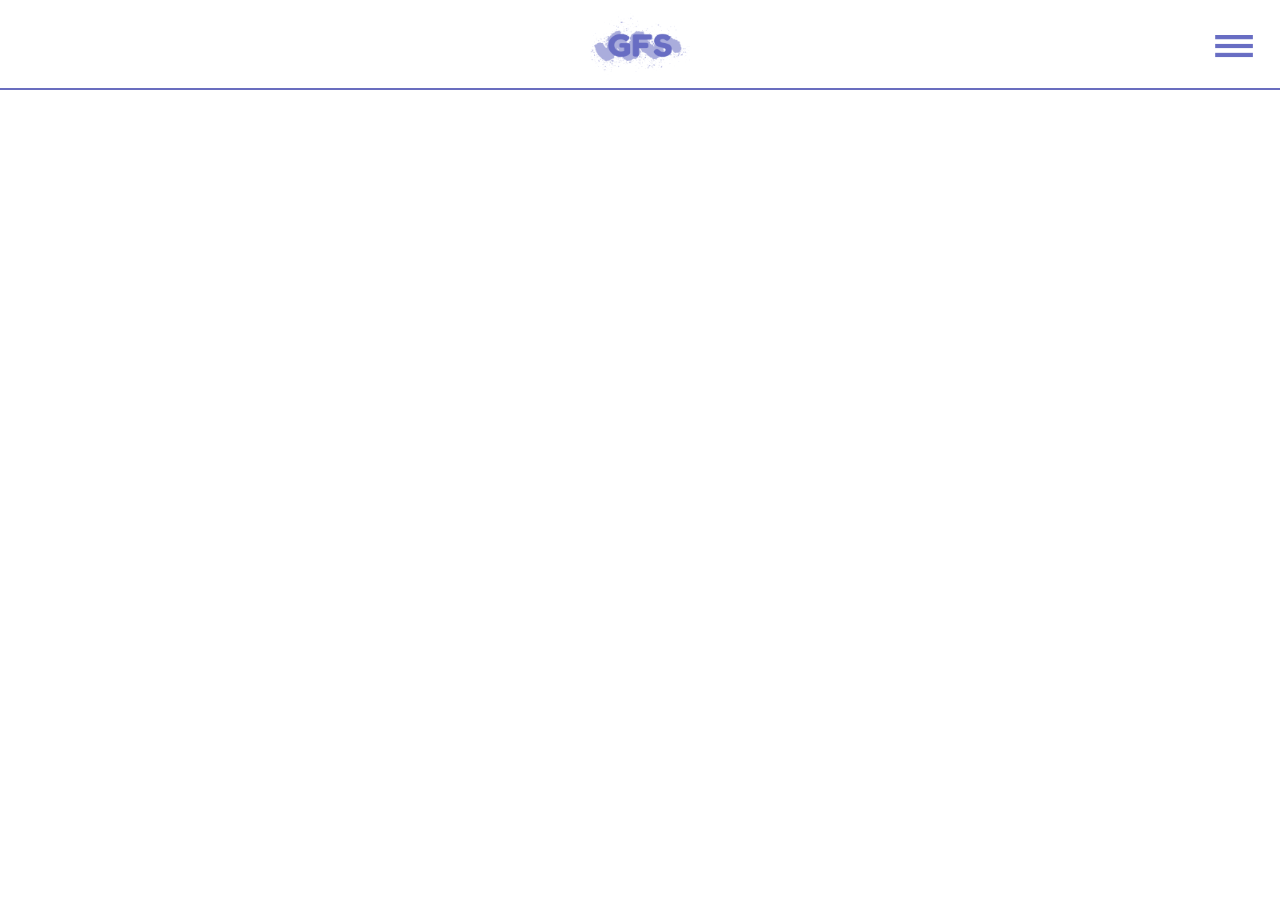
==== index.html @ 3236eb2e "Menu" ====
<!DOCTYPE html>
<html lang="en">
<head>
    <meta charset="UTF-8">
    <meta name="viewport" content="width=device-width, initial-scale=1.0">
    <title>portfolio</title>
    <link rel="stylesheet" href="style/normalize.css">
    <link rel="stylesheet" href="style/style.css">
</head>
<body>

      <!-- Header og menu -->

      <header>
        <a class="gfs" href="index.html">
            <img src="img/logo.png" alt="GFS Logo">
        </a> 
            

        <div id="mySidenav" class="sidenav">
            <a href="javascript:void(0)" class="closebtn" onclick="closeNav()"><img src="img/menu.png" alt="MENU"></a>
            <div class="menu">
                <a class="item" href="index.html">
                    Forside
                </a>
                <a class="item" href="portfolio.html">
                    Portefølje
                </a>
                <a class="item" href="aboutme.html">
                    Om mig
                </a>
                <a class="item" href="contact.html">
                    Kontakt
                </a>
            </div>
            
        </div>
          
          <span class="span" style="cursor:pointer" onclick="openNav()"><img src="img/menu.png" alt="MENU"></span>
          
          <script>
          function openNav() {
            document.getElementById("mySidenav").style.width = "100%";
          }
          
          function closeNav() {
            document.getElementById("mySidenav").style.width = "0";
          }
          </script>


        <!-- Desktop -->

        <div class="topnav">
            <nav>
                <ul>
                    <li>
                        <a class="item" href="index.html">
                            Forside
                        </a>
                    </li>
                    <li>
                        <a class="item" href="portfolio.html">
                            Portefølje
                        </a>
                    </li>
                    <li>
                        <a class="item" href="aboutme.html">
                            Om mig
                        </a>
                    </li>
                    <li>
                        <a class="item" href="contact.html">
                            Kontakt
                        </a>
                    </li>
                </ul>
            </nav>
        </div>
    </header>

   


</body>
</html>
---- style/style.css ----
/*font*/

@import url('https://fonts.googleapis.com/css2?family=Nunito:ital,wght@0,200;0,300;0,400;0,600;0,700;0,800;0,900;1,200;1,300;1,400;1,600;1,700;1,800;1,900&display=swap');

/*header*/

header {
    display: flex;
    justify-content: space-between;
    flex-direction: column;
    position: fixed;
    top: 0;
    height: 88px;
    width: 100%;
    border-bottom: 2px solid #696DBF;
}

.gfs{
    align-self: center;
}

.gfs img{
    height: 90px;
    width: 100px;
    margin: 2px;
}

/*menu*/

.topnav {
    /* For desktop */
    display: none 
}

.span {
    position: absolute;
    right: 0;
    padding: 1.6rem;
    font-size: 24px;
    color: grey;
}

.span img{
    width: 40px;
}


.sidenav {
    height: 100%;
    width: 0;
    position: fixed;
    z-index: 1;
    top: 0;
    right: 0;
    overflow-x: hidden;
    transition: 0.5s;
    text-align:left;
  }
  
  .sidenav a {
    padding: 8px 8px 8px 32px;
    text-decoration: none;
    font-size: 25px;
    color: grey;
    display: block;
    transition: 0.3s;
  
  }

  .sidenav img{
      width: 40px;
  }

  .sidenav .menu {
    padding-top: 88px;
  }

  .sidenav .menu .item {
      display: flex;
      justify-content: space-between;
      padding-top: 1.6rem;
      padding-bottom: 1.6rem;
      border-top: 2px solid var(--primary-grey);
  }

  .sidenav .menu .item img {
      height: 16px;
      width: 16px;
      padding: 8px 32px 8px 8px;
  }
  
  .sidenav a:hover{
    color: #f1f1f1;
  }
  
  .sidenav .closebtn {
    position: absolute;
    right: 0;
    font-size: 24px;
    padding: 1.6rem;
    color: var(--primary-grey);
  }
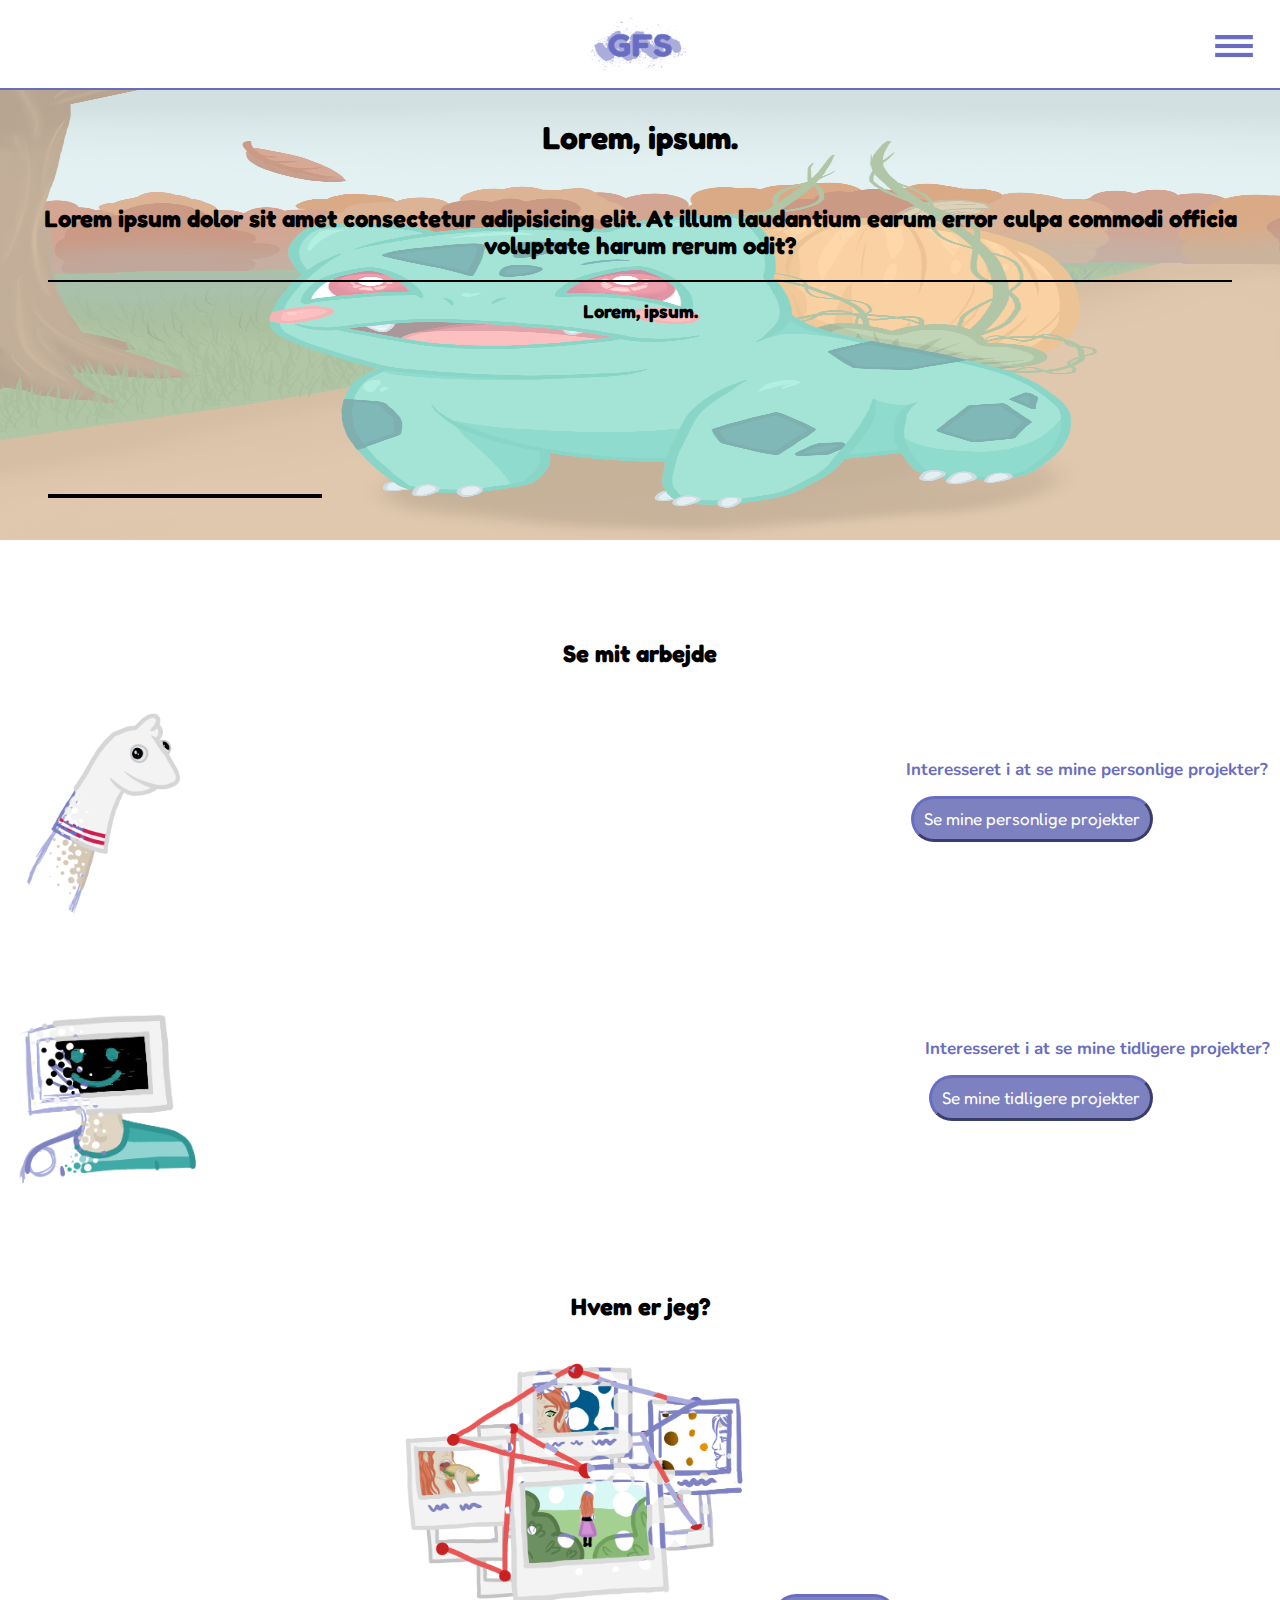
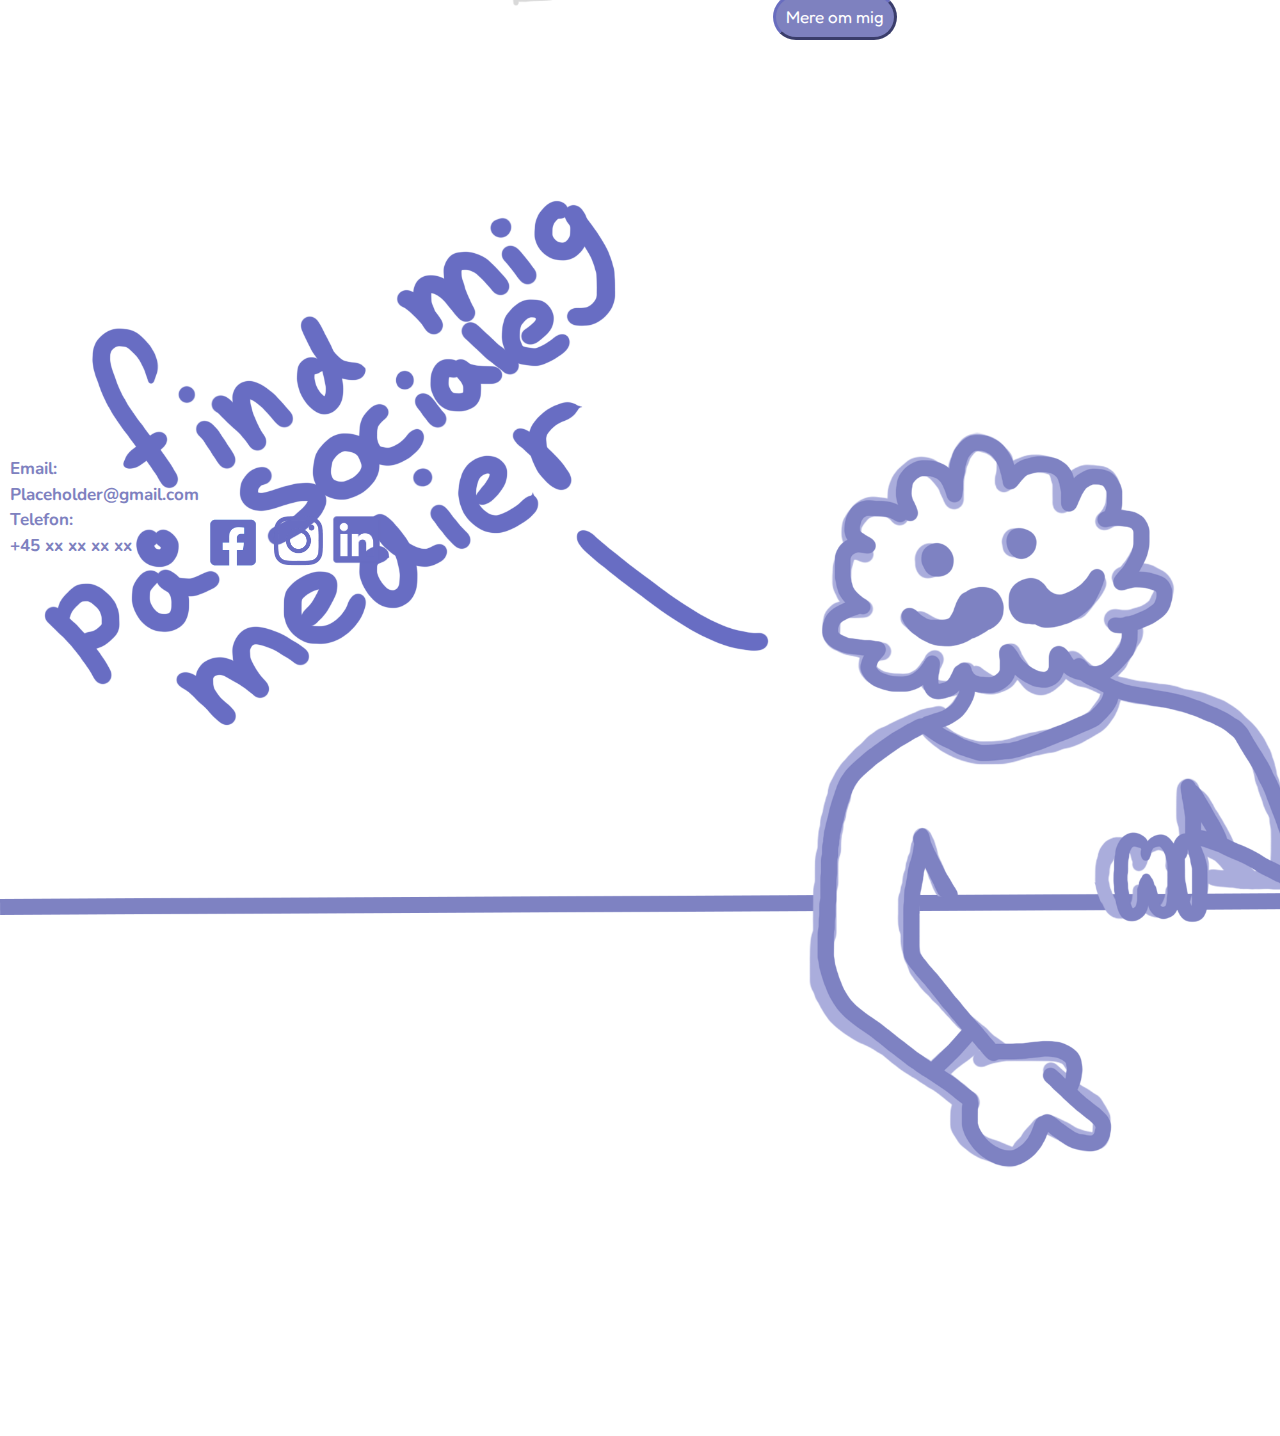
==== commit 7e850aa2: "footer + index + fix" ====
--- a/index.html
+++ b/index.html
@@ -9,9 +9,9 @@
 </head>
 <body>
 
-      <!-- Header og menu -->
+    <!-- Header og menu -->
 
-      <header>
+    <header>
         <a class="gfs" href="index.html">
             <img src="img/logo.png" alt="GFS Logo">
         </a> 
@@ -36,17 +36,17 @@
             
         </div>
           
-          <span class="span" style="cursor:pointer" onclick="openNav()"><img src="img/menu.png" alt="MENU"></span>
+        <span class="span" style="cursor:pointer" onclick="openNav()"><img src="img/menu.png" alt="MENU"></span>
           
-          <script>
-          function openNav() {
+        <script>
+            function openNav() {
             document.getElementById("mySidenav").style.width = "100%";
-          }
+            }
           
-          function closeNav() {
+            function closeNav() {
             document.getElementById("mySidenav").style.width = "0";
-          }
-          </script>
+            }
+        </script>
 
 
         <!-- Desktop -->
@@ -79,8 +79,79 @@
         </div>
     </header>
 
-   
+    <!-- quote -->
 
+    <div class="quote">
+        <img src="./img/bulb.png">
+        <div class="quote-tekst">
+            <h1>Lorem, ipsum.</h1>
+            <h2>Lorem ipsum dolor sit amet consectetur adipisicing elit. At illum laudantium earum error culpa commodi officia voluptate harum rerum odit?</h2>
+            <hr>
+            <h3>Lorem, ipsum.</h3>
+        </div>
+    </div>
+
+    <hr class="space-between">
+
+    <!-- Genveje til portefølje og om mig -->
+
+    <h2 class="f-o">Se mit arbejde</h2>
+
+    <!-- Personlige projekter -->
+
+    <section class="pp">
+        <img src="img/skitse dukke.png" alt="personlige projekter">
+        <div>
+            <p>Interesseret i at se mine personlige projekter?</p>
+            <a href="portfolio-pp.html">
+                <button>Se mine personlige projekter</button>
+            </a>
+            
+        </div>
+    </section>
+
+    <!-- Tidligere projekter -->
+
+    <section class="tp">
+        <img src="img/Computermand.png" alt="tidligere projekter">
+        <div>
+            <p>Interesseret i at se mine tidligere projekter?</p>
+            <a href="portfolio-projects.html">
+                <button>Se mine tidligere projekter</button>
+            </a>
+              
+        </div>
+    </section>
+
+    <!-- Om mig -->
+
+    <h2 class="f-o">Hvem er jeg?</h2>
+
+    <section class="mig-side">
+        <img src="img/mig.png" alt="mig">
+        <a href="aboutme.html">
+           <button>Mere om mig</button> 
+        </a>
+    </section>
+
+    <!-- footer -->
+
+    <footer class="footer-f">
+        <img class="doodle" src="img/doodle.png">
+        <div class="tekst-footer">
+            <div>
+                <p>Email:</p>
+                <p>Placeholder@gmail.com</p>
+                <p>Telefon:</p>
+                <p>+45 xx xx xx xx</p>
+            </div>
+            <div class="sociale">
+                <img class="fb" src="img/fb.png" alt="Facebook">
+                <img class="ig" src="img/ig.png" alt="Instagram">
+                <img class="li" src="img/li.png" alt="Linkedin">
+            </div>
+        </div>
+    </footer>
 
 </body>
 </html>--- a/style/style.css
+++ b/style/style.css
@@ -1,6 +1,15 @@
 /*font*/
 
 @import url('https://fonts.googleapis.com/css2?family=Nunito:ital,wght@0,200;0,300;0,400;0,600;0,700;0,800;0,900;1,200;1,300;1,400;1,600;1,700;1,800;1,900&display=swap');
+@import url('https://fonts.googleapis.com/css2?family=Fredoka+One&display=swap');
+
+/* farver */
+
+:root{
+    --db:#696DBF;
+    --lb: #7E81BF;
+    --white:#fff;
+}
 
 /*header*/
 
@@ -8,11 +17,11 @@
     display: flex;
     justify-content: space-between;
     flex-direction: column;
-    position: fixed;
     top: 0;
     height: 88px;
     width: 100%;
-    border-bottom: 2px solid #696DBF;
+    background-color: var(--white);
+    border-bottom: 2px solid var(--db);
 }
 
 .gfs{
@@ -37,7 +46,6 @@
     right: 0;
     padding: 1.6rem;
     font-size: 24px;
-    color: grey;
 }
 
 .span img{
@@ -45,58 +53,347 @@
 }
 
 
-.sidenav {
+.sidenav{
     height: 100%;
     width: 0;
     position: fixed;
-    z-index: 1;
+    z-index: 2;
     top: 0;
     right: 0;
     overflow-x: hidden;
     transition: 0.5s;
     text-align:left;
-  }
+    background-color: var(--white);
+}
   
-  .sidenav a {
-    padding: 8px 8px 8px 32px;
+.sidenav a{
+    padding: 8px 8px 8px 0px;
     text-decoration: none;
-    font-size: 25px;
-    color: grey;
+    font-size: 30px;
+    font-family: 'nunito', sans-serif;
+    color: black;
     display: block;
     transition: 0.3s;
+}
+
+.sidenav img{
+    width: 40px;
+}
+
+.sidenav .menu {
+padding-top: 88px;
+}
+
+.sidenav .menu .item {
+    display: flex;
+    justify-content: space-between;
+    padding-top: 1.6rem;
+    padding-bottom: 1.6rem;
+    border-top: 2px solid black;
+    margin-left: 1rem;
+    margin-right: 1rem;
+}
+
+.sidenav .menu .item img {
+    height: 16px;
+    width: 16px;
+    padding: 8px 32px 8px 8px;
+}
   
-  }
-
-  .sidenav img{
-      width: 40px;
-  }
-
-  .sidenav .menu {
-    padding-top: 88px;
-  }
-
-  .sidenav .menu .item {
-      display: flex;
-      justify-content: space-between;
-      padding-top: 1.6rem;
-      padding-bottom: 1.6rem;
-      border-top: 2px solid var(--primary-grey);
-  }
-
-  .sidenav .menu .item img {
-      height: 16px;
-      width: 16px;
-      padding: 8px 32px 8px 8px;
-  }
+.sidenav a:hover{
+    color: var(--white);
+}
   
-  .sidenav a:hover{
-    color: #f1f1f1;
-  }
-  
-  .sidenav .closebtn {
+.sidenav .closebtn {
     position: absolute;
     right: 0;
     font-size: 24px;
     padding: 1.6rem;
-    color: var(--primary-grey);
-  }
+    color: var(grey);
+}
+
+/* footer */
+
+.main-footer-all{
+    display: flex;
+    flex-direction: row;
+    margin-top: 20px;
+}
+
+.main-footer p{
+    margin-bottom: 0;
+}
+
+.sociale-all{
+    margin-top: 30px;
+}
+
+.fb-all{
+    height: 7.5vh;
+}
+
+.ig-all{
+    height: 7vh;
+    margin-bottom: 2px;
+}
+
+.li-all{
+    height: 5.9vh;
+    margin-bottom: 7px;
+    margin-left: 4px;
+}
+
+footer p{
+    font-size: 17px;
+    color: var(--lb);
+    font-family: 'nunito', sans-serif;
+    font-weight: bold;
+    margin-top: 0;
+}
+
+footer hr{
+    border: 2px solid var(--lb);
+}
+
+.fb{
+    height: 7.5vh;
+    margin-bottom: 5px;
+    margin-top: 0;
+}
+
+.ig{
+    height: 7vh;
+    margin-bottom: 2px;
+}
+
+.li{
+    height: 5.9vh;
+    margin-top: 4px;
+}
+
+/* footer forside*/
+
+.footer-f .doodle{
+    width: 100%;
+    margin-top: 7rem;
+}
+
+.tekst-footer{
+    display: flex;
+    z-index: 1;
+    position: absolute;
+    top: 151%;
+    margin-top: 700px;
+}
+
+.tekst-footer .sociale{
+    display: flex;
+    flex-direction: row;
+    margin-top: 50px;
+}
+
+.footer-f p{
+    font-size: 17px;
+    font-weight: bold;
+    color: var(--lb);
+    font-family: 'nunito', sans-serif;
+    font-weight: bold;
+    margin-top: 0;
+    padding-left: 10px;
+    margin-bottom: 6px;
+}
+
+
+
+/*Forside*/
+
+/*quote*/
+
+.quote img{
+    width: 100%;
+    height: 50vh;
+    opacity: 50%;
+    z-index: 2;
+}
+
+.quote-tekst{
+    text-align: center;
+    font-family: 'fredoka one', sans-serif;
+    position: absolute;
+    top: 0;
+    margin-top: 110px;
+    z-index: 1;
+    margin-bottom: 10px;
+}
+
+.quote hr{
+    border: 1px solid black;
+    background-color: black;
+    margin-right: 3rem;
+    margin-left: 3rem;
+}
+
+.quote h1{
+    margin-top: 0;
+    padding-top: 10px;
+}
+
+.quote h2{
+    margin-top: 3rem;
+    margin-left: 20px;
+    margin-right: 20px;
+}
+
+.space-between{
+    border: 2px solid black;
+    background-color: black;
+    margin-right: 3rem;
+    margin-left: 3rem;
+    width: 270px;
+    position: absolute;
+    top: 0;
+    z-index: 1;
+    margin-top: 494px;
+}
+
+/*Genveje*/
+
+.f-o{
+    font-family: 'fredoka one', sans-serif;
+    text-align: center;
+    margin-top: 6rem;
+}
+
+/*Genveje til mine personlige projekter*/
+
+.pp p{
+    font-size: 17px;
+    color: var(--db);
+    font-family: 'nunito', sans-serif;
+    font-weight: bold;
+    margin-right: 2px;
+    text-align: center;
+}
+
+.pp img{
+    height:25vh
+}
+
+.pp div{
+    flex-direction: row;
+    margin-top: 45px;
+    justify-content: center;
+}
+
+.pp{
+    display: flex;
+    flex-direction: row;
+    justify-content: space-between;
+    padding: 10px;
+}
+
+.pp button{
+    font-size: 17px;
+    padding: 10px;
+    color: var(--white);
+    font-family: 'fredoka one', sans-serif;
+    background-color: var(--lb);
+    border-color: var(--db);
+    border-width: 3px;
+    border-radius: 30px;
+    margin-left: 5px;
+    margin-right: 5px;
+}
+
+/*Genveje til mine tidligere projekter*/
+
+.tp p{
+    font-size: 17px;
+    color: var(--db);
+    font-family: 'nunito', sans-serif;
+    font-weight: bold;
+    text-align: center;
+}
+
+.tp img{
+    height: 20vh;
+}
+
+.tp div{
+    flex-direction: row;
+    margin-top: 15px;
+    justify-content: center;
+}
+
+.tp{
+    display: flex;
+    flex-direction: row;
+    justify-content: space-between;
+    padding: 10px;
+    margin-top: 4rem;
+}
+
+.tp button{
+    font-size: 17px;
+    padding: 10px;
+    color: var(--white);
+    font-family: 'fredoka one', sans-serif;
+    background-color: var(--lb);
+    border-color: var(--db);
+    border-width: 3px;
+    border-radius: 30px;
+    margin-left: 4px;
+    margin-right: 4px;
+}
+
+/*Genvej til om mig*/
+.mig-side{
+    text-align: center;
+}
+
+.mig-side img{
+    margin-bottom: 13px;
+    height: 30vh;
+}
+
+.mig-side button{
+    font-size: 17px;
+    padding: 10px;
+    color: var(--white);
+    font-family: 'fredoka one', sans-serif;
+    background-color: var(--lb);
+    border-color: var(--db);
+    border-width: 3px;
+    border-radius: 30px;
+}
+
+/*portefølje*/
+
+.Portfolio-top h1{
+    font-family: 'fredoka one', sans-serif;
+    text-align: center;
+}
+
+.port-first{
+    border: 2px solid black;
+    background-color: black;
+    margin-left: 2rem;
+    margin-right: 2rem;
+}
+
+.personlige-p h2{
+    font-family: 'nunito', sans-serif;
+    text-align: center;
+}
+
+.tidligere h2{
+    font-family: 'nunito', sans-serif;
+    text-align: center;
+}
+
+.port{
+    border:1px solid black;
+    background-color: black;
+    margin-left: 2rem;
+    margin-right: 2rem;
+}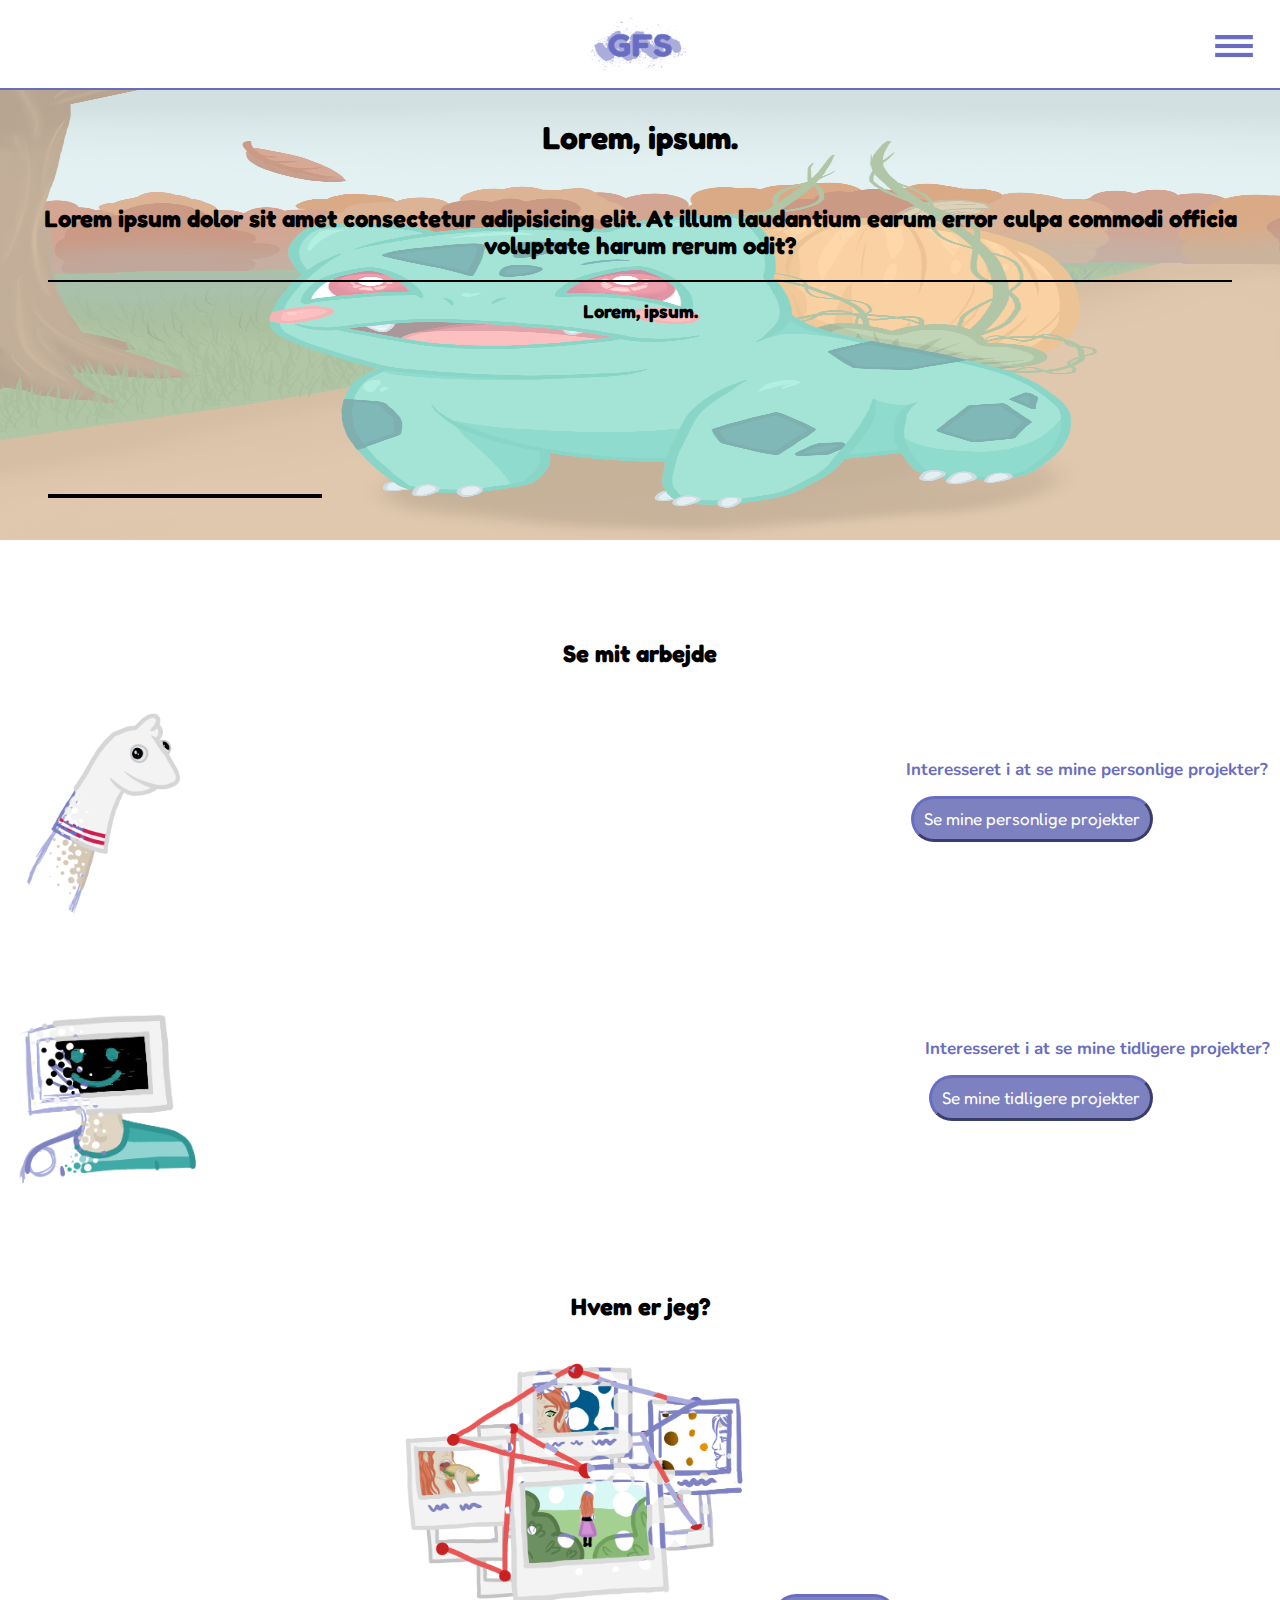
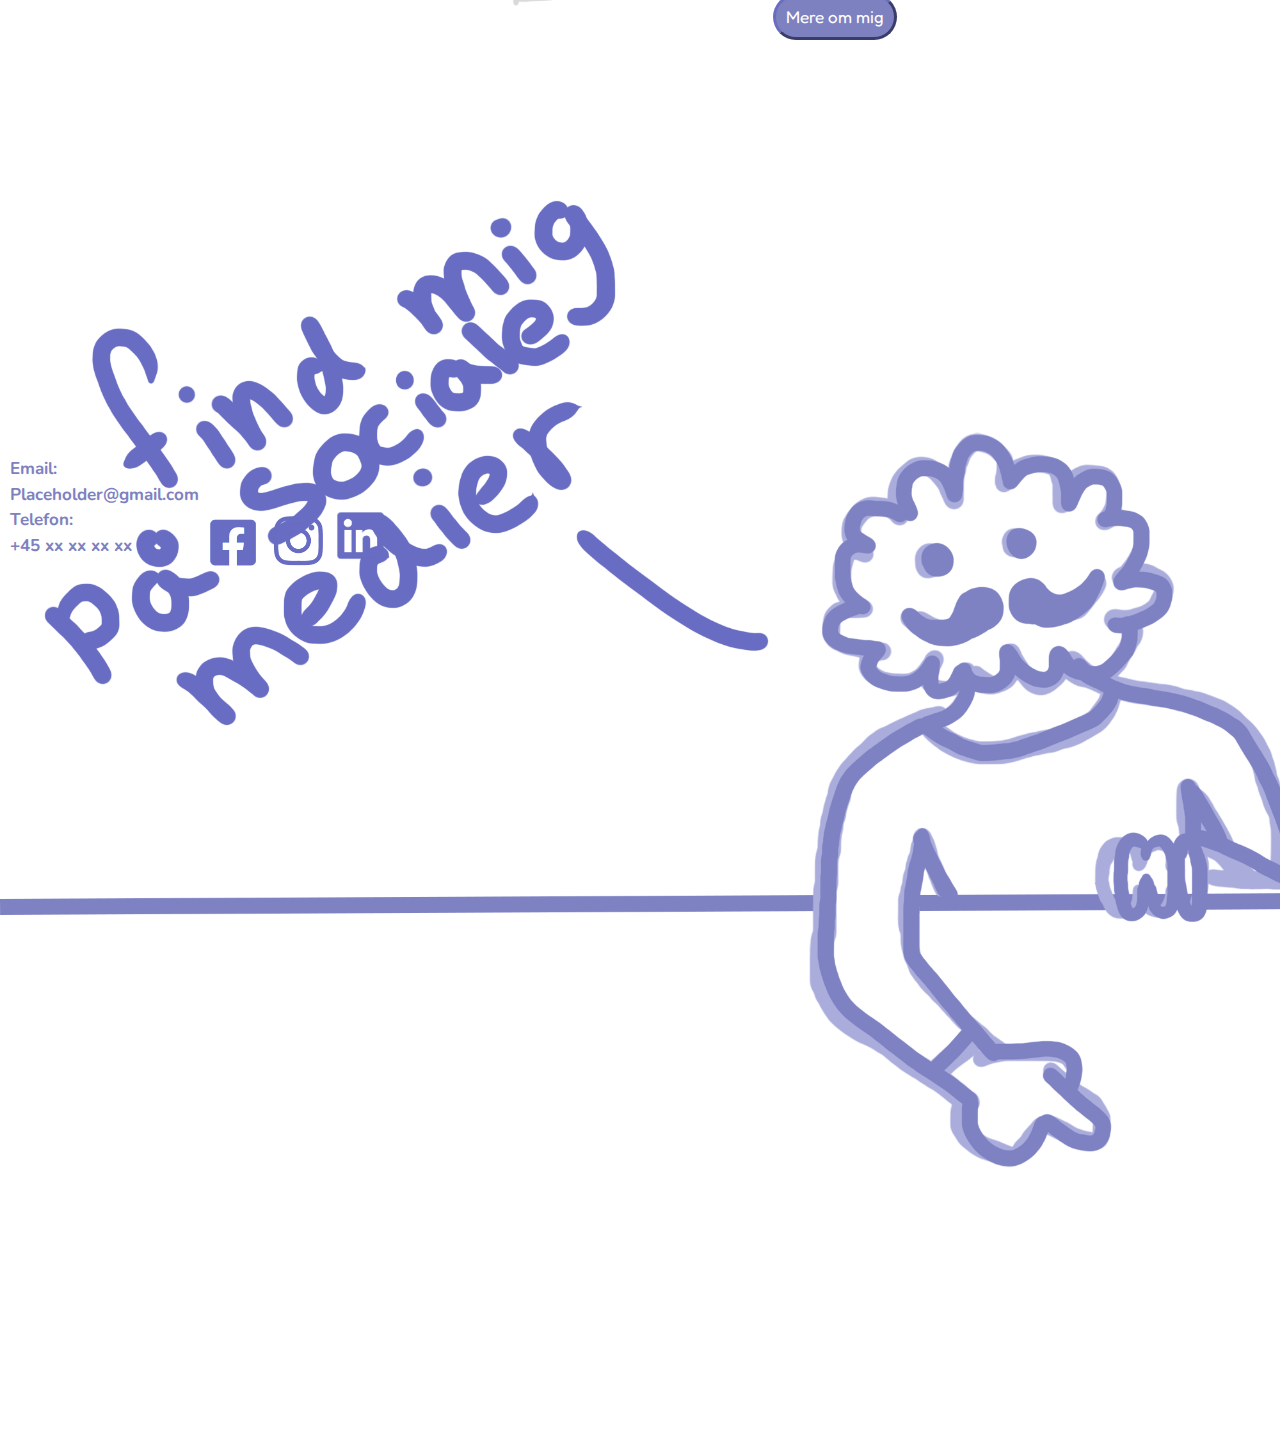
==== commit 223591f5: "Footer fix - google analytics på - sidste sider lavet" ====
--- a/index.html
+++ b/index.html
@@ -1,9 +1,19 @@
 <!DOCTYPE html>
 <html lang="en">
 <head>
+    <!-- Global site tag (gtag.js) - Google Analytics -->
+    <script async src="https://www.googletagmanager.com/gtag/js?id=UA-185254270-1"></script>
+    <script>
+      window.dataLayer = window.dataLayer || [];
+      function gtag(){dataLayer.push(arguments);}
+      gtag('js', new Date());
+    
+      gtag('config', 'UA-185254270-1');
+    </script>
+
     <meta charset="UTF-8">
     <meta name="viewport" content="width=device-width, initial-scale=1.0">
-    <title>portfolio</title>
+    <title>GFS Portefølje Forside</title>
     <link rel="stylesheet" href="style/normalize.css">
     <link rel="stylesheet" href="style/style.css">
 </head>
@@ -28,9 +38,6 @@
                 </a>
                 <a class="item" href="aboutme.html">
                     Om mig
-                </a>
-                <a class="item" href="contact.html">
-                    Kontakt
                 </a>
             </div>
             
@@ -67,11 +74,6 @@
                     <li>
                         <a class="item" href="aboutme.html">
                             Om mig
-                        </a>
-                    </li>
-                    <li>
-                        <a class="item" href="contact.html">
-                            Kontakt
                         </a>
                     </li>
                 </ul>
@@ -146,9 +148,15 @@
                 <p>+45 xx xx xx xx</p>
             </div>
             <div class="sociale">
-                <img class="fb" src="img/fb.png" alt="Facebook">
-                <img class="ig" src="img/ig.png" alt="Instagram">
-                <img class="li" src="img/li.png" alt="Linkedin">
+                <a href="https://www.facebook.com/gabriella.fog.schroder/">
+                    <img class="fb-all" src="img/fb.png" alt="Facebook">
+                </a>
+                <a href="https://www.instagram.com/gabriella7389/">
+                    <img class="ig-all" src="img/ig.png" alt="Instagram">
+                </a>
+                <a href="http://linkedin.com/in/gabriella-fog-7154791a9">
+                    <img class="li-all" src="img/li.png" alt="Linkedin">
+                </a>
             </div>
         </div>
     </footer>
--- a/style/style.css
+++ b/style/style.css
@@ -153,6 +153,7 @@
 
 footer hr{
     border: 2px solid var(--lb);
+    background-color: var(--lb);
 }
 
 .fb{
@@ -379,11 +380,35 @@
     background-color: black;
     margin-left: 2rem;
     margin-right: 2rem;
+    margin-bottom: 5rem;
 }
 
 .personlige-p h2{
     font-family: 'nunito', sans-serif;
     text-align: center;
+    margin-top: 3rem;
+}
+
+.img-size{
+    background-image: url(/img/rain.jpg);
+    height: 200px;
+    background-size: cover;
+    background-position: center 60%;
+    margin-bottom: 1rem;
+}
+
+.img-size2{
+    background-image: url(/img/kode.png);
+    height: 200px;
+    background-size: cover;
+    background-position: center 60%;
+    margin-bottom: 1rem;
+    z-index: 2;
+}
+
+.img-size2 a{
+    width: 100%;
+    height: 200px;
 }
 
 .tidligere h2{
@@ -396,4 +421,380 @@
     background-color: black;
     margin-left: 2rem;
     margin-right: 2rem;
-}+    margin-bottom: 4rem;
+}
+
+.t-p a {
+    z-index: 1;
+    text-decoration: none;
+    color: black;
+}
+
+.p-p a {
+    z-index: 1;
+    text-decoration: none;
+    color: black;
+}
+
+/* portefølje projekter */
+/* personlige projekter */
+
+/* cartoon tegning */
+.p-p1{
+    background-image: url(/img/bulb.png);
+    height: 290px;
+    background-size: cover;
+    background-position: center center;
+    margin-bottom: 1rem;
+    margin: 30px;
+}
+
+/* Tus tegning */
+
+.p-p2{
+    background-image: url(/img/sad.jpg);
+    height: 290px;
+    background-size: cover;
+    background-position: center center;
+    margin-bottom: 1rem;
+    margin: 30px;
+}
+
+/* blyands tegning */
+
+.p-p3{
+    background-image: url(/img/flame.jpg);
+    height: 290px;
+    background-size: cover;
+    background-position: center center;
+    margin-bottom: 1rem;
+    margin: 30px;
+}
+
+/* Tegninger for frivillige job */
+
+.p-p4{
+    background-image: url(/img/frivillig.jpg);
+    height: 290px;
+    background-size: cover;
+    background-position: center center;
+    margin-bottom: 1rem;
+    margin: 30px;
+}
+
+/* tidligere projekter */
+/* første projekt (DNR - rumrejse)*/
+/* Billede */
+.h-l-b{
+    background-image: url(/img/Rumraket.png);
+    height: 200px;
+    background-size: cover;
+    background-position: cover 60%;
+    margin-bottom: 1rem;
+    margin: 30px;
+}
+
+/* overskrift */
+.hjemmesider h2{
+    text-align: center;
+    margin-top: 2rem;
+    font-family: 'nunito', sans-serif;
+}
+
+/* Tekst og link */
+.hjemmesider p{
+    text-align: center;
+    margin-left: 20px;
+    margin-right: 20px;
+    padding-left: 12px;
+    padding-right: 12px;
+    font-family: 'nunito', sans-serif;
+}
+
+.hjemmesider a{
+    text-decoration: none;
+    color: black;
+}
+
+.hjemmesider hr{
+    border: 1px solid black;
+    background-color: black;
+    margin-left: 1rem;
+    margin-right: 1rem;
+    margin-bottom: 3rem;
+}
+
+/* andet projekt (Dans, dans, dans 1. del)*/
+/* Billede */
+.h-l-b2{
+    background-image: url(/img/dans.png);
+    height: 200px;
+    background-size: cover;
+    background-position: cover 60%;
+    margin-bottom: 1rem;
+    margin: 30px;
+}
+
+/* tredje projekt (dans, dans, dans. del 2)*/
+/* Billede */
+.h-l-b3{
+    background-image: url(/img/dans\ 2.png);
+    height: 200px;
+    background-size: cover;
+    background-position: cover 60%;
+    margin-bottom: 1rem;
+    margin: 30px;
+}
+
+/* fjerde projekt (bag rettet, del 1)*/
+/* Billedet */
+.h-l-b4{
+    background-image: url(/img/bag\ rettet\ ekstra.png);
+    height: 200px;
+    background-size: cover;
+    background-position: cover 60%;
+    margin-bottom: 1rem;
+    margin: 30px;
+}
+
+/* femte projekt (video projekt)*/
+/* Billedet */
+.h-l-b5{
+    background-image: url(/img/video.png);
+    height: 200px;
+    background-size: cover;
+    background-position: center center;
+    margin-bottom: 1rem;
+    margin: 30px;
+}
+
+/* sjette projekt (Bag rettet del 2)*/
+/* Billedet */
+.h-l-b6{
+    background-image: url(/img/bag\ rettet.png);
+    height: 200px;
+    background-size: cover;
+    background-position: cover 60%;
+    margin-bottom: 1rem;
+    margin: 30px;
+}
+
+/* Undersider under projekter */
+
+/*bag rettet*/
+/* top */
+/*billede*/
+.B-R-2-B{
+    background-image: url(/img/bag\ rettet.png);
+    height: 200px;
+    background-size: cover;
+    background-position: cover 60%;
+    margin-bottom: 1rem;
+    margin: 30px;
+}
+
+/* tekst */
+.tekst h2{
+    text-align: center;
+    margin-top: 2rem;
+    font-family: 'nunito', sans-serif;
+}
+
+.tekst p{
+    text-align: center;
+    margin-top: 2rem;
+    font-family: 'nunito', sans-serif;
+    margin-left: 32px;
+    margin-right: 32px;
+}
+
+/* hr */
+
+.tekst hr{
+    border: 1px solid black;
+    background-color: black;
+    margin-left: 1rem;
+    margin-right: 1rem;
+    margin-bottom: 4rem;
+    margin-top: 3rem;
+}
+
+/* Under billeder om projekt*/
+/* logo */
+.Bag-Rettet2-logo{
+    background-image: url(/img/Logo-Bil1.png);
+    height: 200px;
+    background-size: cover;
+    background-position: center center;
+    margin-bottom: 1rem;
+    margin: 30px;
+}
+
+/* Posts på firmaets instargram */
+.br2s1{
+    background-image: url(/img/Lanceret-firma.png);
+    height: 200px;
+    background-size: cover;
+    background-position: center center;
+    margin: 30px;
+}
+
+.br2s2{
+    background-image: url(/img/Samarbejde.png);
+    height: 290px;
+    background-size: 100%;
+    margin: 30px;
+}
+
+/* video portræt */
+/* top */
+.v-b{
+    background-image: url(/img/video.png);
+    height: 200px;
+    background-size: cover;
+    background-position: center center;
+    margin-bottom: 1rem;
+    margin: 30px;
+}
+
+/* video */
+.v-p{
+    margin-bottom: 3rem;
+}
+
+/* bag rettet del 1 */
+/* top */
+.B-R-B{
+    background-image: url(/img/bag\ rettet\ ekstra.png);
+    height: 290px;
+    background-size: cover;
+    background-position: center 20%;
+    margin-bottom: 1rem;
+    margin: 30px;
+}
+
+/* logo Billede */
+.B-R-Logo{
+    background-image: url(/img/Khazer.png);
+    height: 280px;
+    background-size: cover;
+    background-position: center center;
+    margin: 30px;
+}
+
+/* Dans, dans, dans del 2 */
+
+.Dans2-top{
+    margin-bottom: 5rem;
+}
+
+/* top */
+.D-d-d2{
+    background-image: url(/img/dans\ 2.png);
+    height: 290px;
+    background-size: cover;
+    background-position: center 0;
+    margin-bottom: 1rem;
+    margin: 30px;
+}
+
+/* Logo billede */
+.b-logo{
+    background-image: url(/img/b-logo.png);
+    height: 300px;
+    background-size: cover;
+    background-position: center center;
+    margin-bottom: 1rem;
+    margin: 30px;
+}
+
+/* Dans dans dans del 1 */
+
+.dans-top{
+    margin-bottom: 5rem;
+}
+
+/* top */
+.B-R-T{
+    background-image: url(/img/dans.png);
+    height: 290px;
+    background-size: cover;
+    background-position: center 0;
+    margin-bottom: 1rem;
+    margin: 30px;
+}
+
+/* Rumrejsen DNR */
+
+.rumrejsen-top{
+    margin-bottom: 3rem;
+}
+
+/* top */ 
+.dnr-b{
+    background-image: url(/img/Rumraket.png);
+    height: 290px;
+    background-size: cover;
+    background-position: center 0;
+    margin-bottom: 1rem;
+    margin: 30px; 
+}
+
+/* billede lavet i photoshop */
+.dnr-r{
+    background-image: url(/img/Raket_sort.png);
+    height: 290px;
+    background-size: cover;
+    background-position: center center;
+    margin-bottom: 1rem;
+    margin: 30px; 
+}
+
+/* Om mig side */
+
+/* overskrift */
+.about-top h1{
+    text-align: center;
+    font-family: 'fredoka one', sans-serif;
+    margin-top: 2rem;
+}
+
+/* top bokse */
+.about-me p{
+    font-size: 17px;
+    font-family: 'nunito', sans-serif;
+    margin-top: 0;
+    margin-bottom: 0;
+}
+
+.about-me img{
+    width: 150px;
+}
+
+.about-me div{
+    flex-direction: row;
+    margin-right: 10px;
+    margin-left: 10px;
+    justify-content: center;
+}
+
+.about-me{
+    display: flex;
+    flex-direction: row;
+    justify-content: space-between;
+    padding: 10px;
+    margin-top: 1rem;
+}
+
+/* tekst */
+.a-m-e{
+    margin-bottom: 4rem;
+}
+.a-m-e p{
+    font-size: 17px;
+    font-family: 'nunito', sans-serif;
+    margin-right: 20px;
+    margin-left: 20px;
+    margin-top: 0;
+}
+
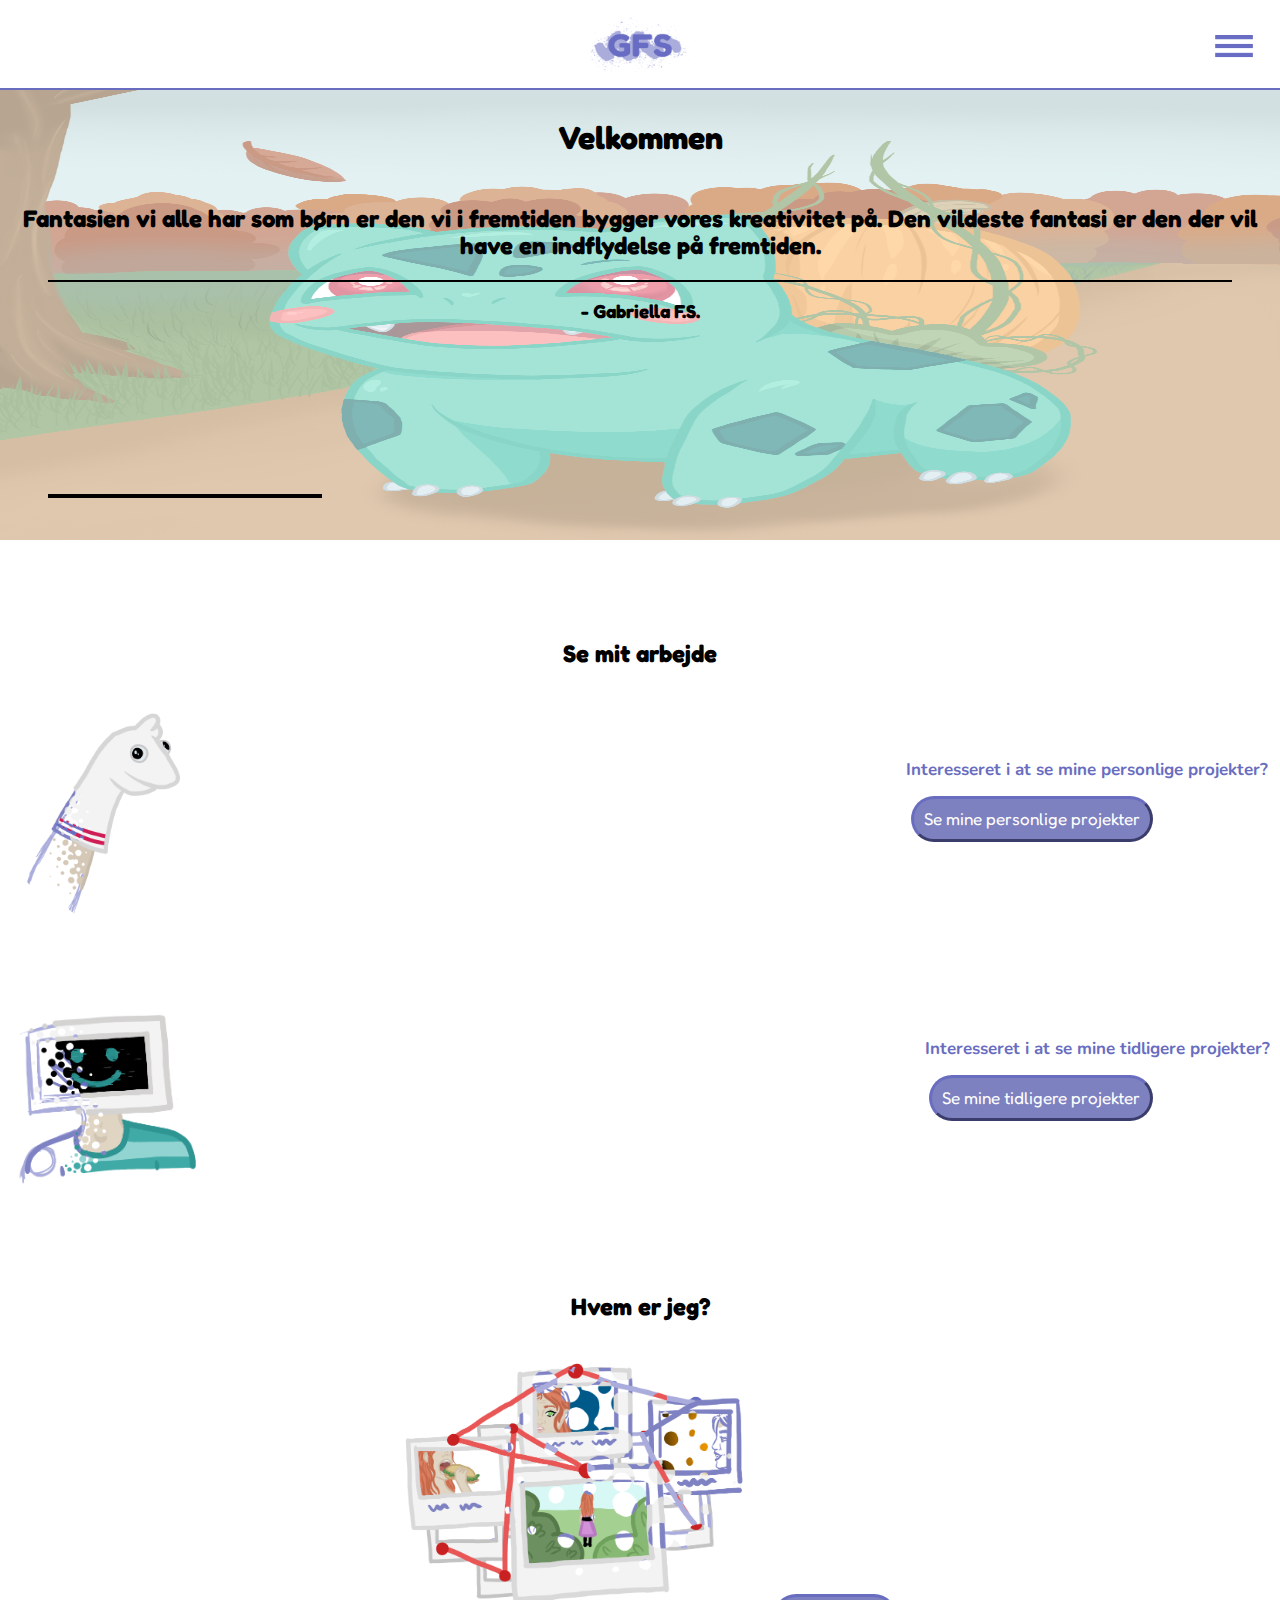
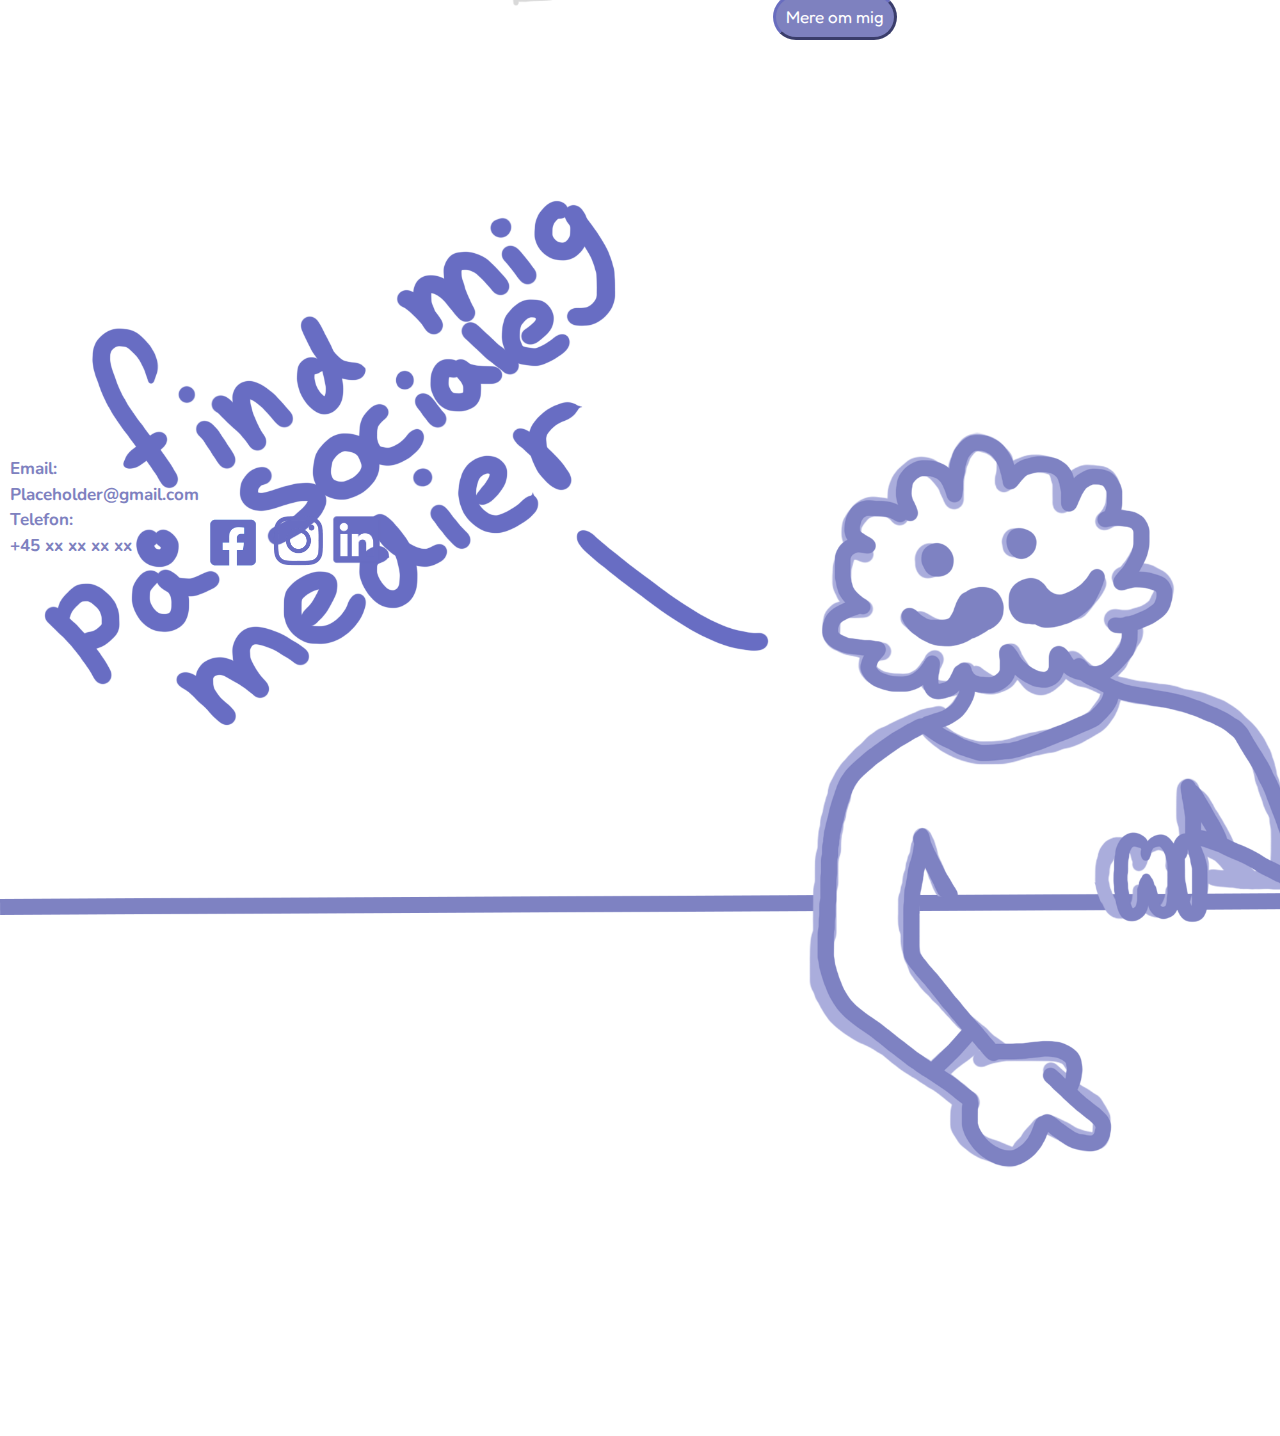
==== commit e9083555: "Tekst" ====
--- a/index.html
+++ b/index.html
@@ -86,10 +86,10 @@
     <div class="quote">
         <img src="./img/bulb.png">
         <div class="quote-tekst">
-            <h1>Lorem, ipsum.</h1>
-            <h2>Lorem ipsum dolor sit amet consectetur adipisicing elit. At illum laudantium earum error culpa commodi officia voluptate harum rerum odit?</h2>
+            <h1>Velkommen</h1>
+            <h2>Fantasien vi alle har som børn er den vi i fremtiden bygger vores kreativitet på. Den vildeste fantasi er den der vil have en indflydelse på fremtiden.</h2>
             <hr>
-            <h3>Lorem, ipsum.</h3>
+            <h3>- Gabriella F.S.</h3>
         </div>
     </div>
 
@@ -149,13 +149,13 @@
             </div>
             <div class="sociale">
                 <a href="https://www.facebook.com/gabriella.fog.schroder/">
-                    <img class="fb-all" src="img/fb.png" alt="Facebook">
+                    <img class="fb" src="img/fb.png" alt="Facebook">
                 </a>
                 <a href="https://www.instagram.com/gabriella7389/">
-                    <img class="ig-all" src="img/ig.png" alt="Instagram">
+                    <img class="ig" src="img/ig.png" alt="Instagram">
                 </a>
                 <a href="http://linkedin.com/in/gabriella-fog-7154791a9">
-                    <img class="li-all" src="img/li.png" alt="Linkedin">
+                    <img class="li" src="img/li.png" alt="Linkedin">
                 </a>
             </div>
         </div>
--- a/style/style.css
+++ b/style/style.css
@@ -128,6 +128,10 @@
     margin-top: 30px;
 }
 
+.sociale-all a{
+    text-decoration: none;
+}
+
 .fb-all{
     height: 7.5vh;
 }
@@ -158,8 +162,7 @@
 
 .fb{
     height: 7.5vh;
-    margin-bottom: 5px;
-    margin-top: 0;
+    padding-bottom: 6xp: 
 }
 
 .ig{
@@ -557,6 +560,10 @@
     margin: 30px;
 }
 
+.Bag-rettet-top{
+    margin-bottom: 5rem;
+}
+
 /* femte projekt (video projekt)*/
 /* Billedet */
 .h-l-b5{
@@ -606,6 +613,10 @@
     font-family: 'nunito', sans-serif;
     margin-left: 32px;
     margin-right: 32px;
+}
+
+.tekst a{
+    color: var(--db);
 }
 
 /* hr */
@@ -714,10 +725,19 @@
     margin-bottom: 5rem;
 }
 
-/* top */
+/* Billeder */
 .B-R-T{
     background-image: url(/img/dans.png);
     height: 290px;
+    background-size: cover;
+    background-position: center 0;
+    margin-bottom: 1rem;
+    margin: 30px;
+}
+
+.B-R-T2{
+    background-image: url(/img/mockup-dans.png);
+    height: 230px;
     background-size: cover;
     background-position: center 0;
     margin-bottom: 1rem;
@@ -743,6 +763,14 @@
 /* billede lavet i photoshop */
 .dnr-r{
     background-image: url(/img/Raket_sort.png);
+    height: 290px;
+    background-size: cover;
+    background-position: center center;
+    margin: 30px; 
+}
+
+.dnr-t{
+    background-image: url(/img/dnr-team.png);
     height: 290px;
     background-size: cover;
     background-position: center center;
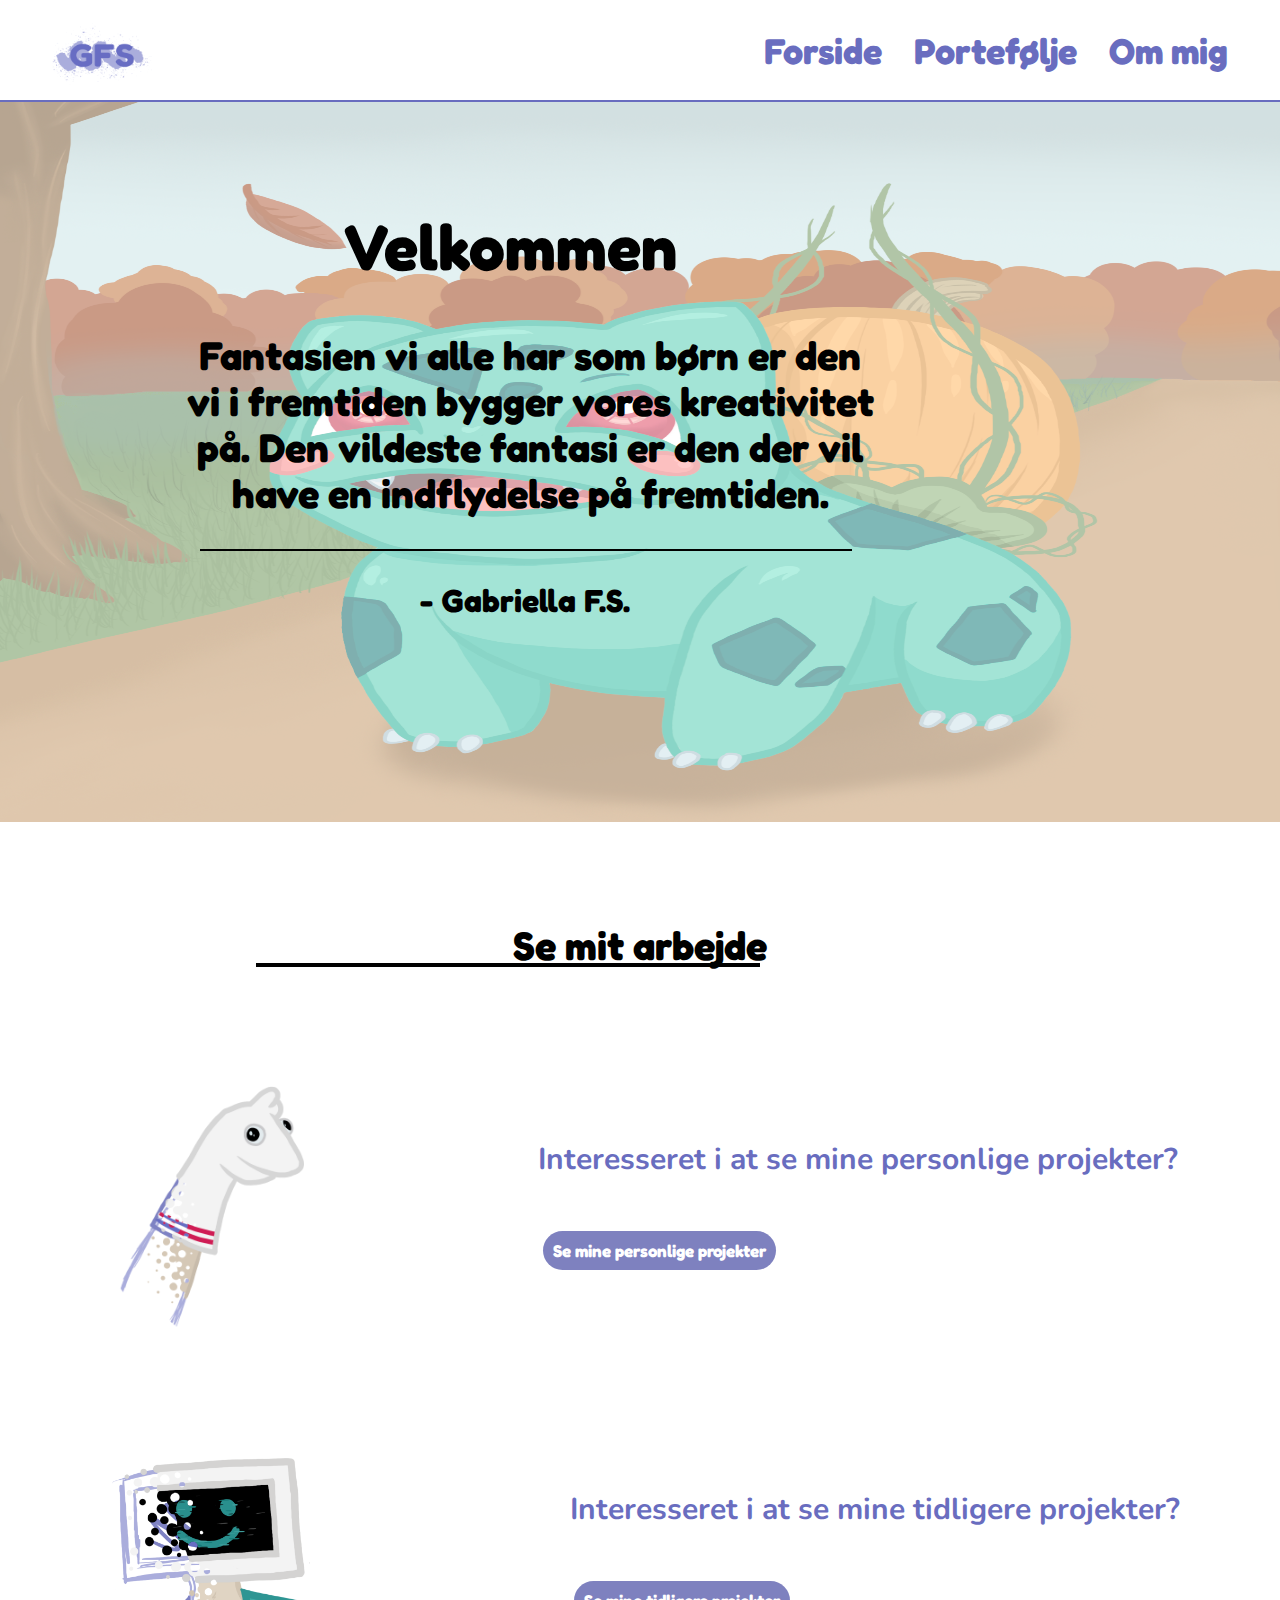
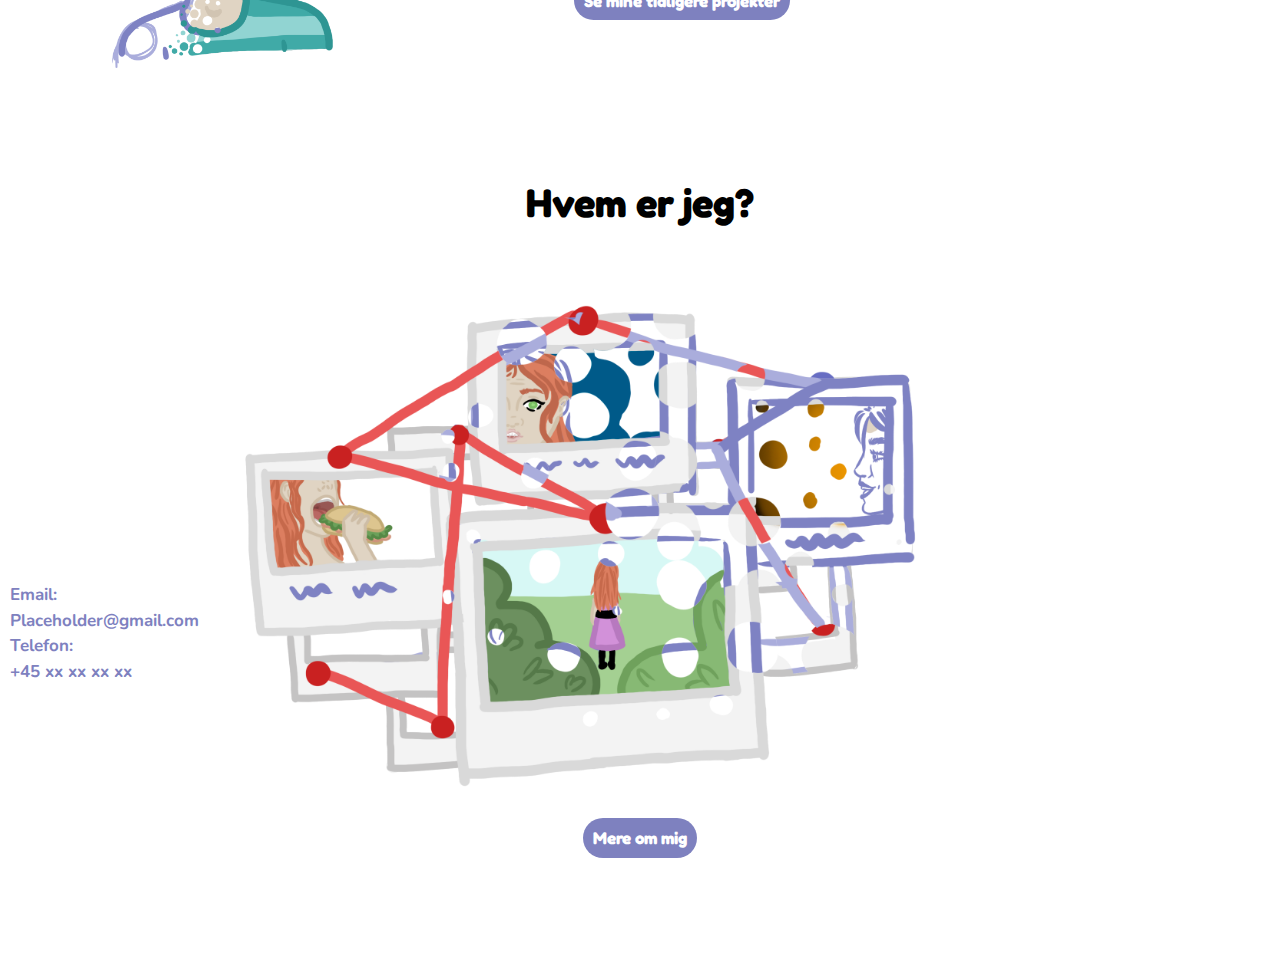
==== commit f171b096: "button" ====
--- a/index.html
+++ b/index.html
@@ -106,7 +106,7 @@
         <div>
             <p>Interesseret i at se mine personlige projekter?</p>
             <a href="portfolio-pp.html">
-                <button>Se mine personlige projekter</button>
+                <h4>Se mine personlige projekter</h4>
             </a>
             
         </div>
@@ -119,7 +119,7 @@
         <div>
             <p>Interesseret i at se mine tidligere projekter?</p>
             <a href="portfolio-projects.html">
-                <button>Se mine tidligere projekter</button>
+                <h4>Se mine tidligere projekter</h4>
             </a>
               
         </div>
@@ -132,7 +132,7 @@
     <section class="mig-side">
         <img src="img/mig.png" alt="mig">
         <a href="aboutme.html">
-           <button>Mere om mig</button> 
+           <h4>Mere om mig</h4> 
         </a>
     </section>
 
--- a/style/style.css
+++ b/style/style.css
@@ -162,7 +162,7 @@
 
 .fb{
     height: 7.5vh;
-    padding-bottom: 6xp: 
+    padding-bottom: 6xp; 
 }
 
 .ig{
@@ -186,7 +186,7 @@
     display: flex;
     z-index: 1;
     position: absolute;
-    top: 151%;
+    top: 165%;
     margin-top: 700px;
 }
 
@@ -296,7 +296,7 @@
     padding: 10px;
 }
 
-.pp button{
+.pp h4{
     font-size: 17px;
     padding: 10px;
     color: var(--white);
@@ -307,6 +307,9 @@
     border-radius: 30px;
     margin-left: 5px;
     margin-right: 5px;
+    text-align: center;
+    display: inline-block;
+    text-decoration: none;
 }
 
 /*Genveje til mine tidligere projekter*/
@@ -337,7 +340,7 @@
     margin-top: 4rem;
 }
 
-.tp button{
+.tp h4{
     font-size: 17px;
     padding: 10px;
     color: var(--white);
@@ -348,6 +351,9 @@
     border-radius: 30px;
     margin-left: 4px;
     margin-right: 4px;
+    text-align: center;
+    display: inline-block;
+    text-decoration: none;
 }
 
 /*Genvej til om mig*/
@@ -360,7 +366,7 @@
     height: 30vh;
 }
 
-.mig-side button{
+.mig-side h4{
     font-size: 17px;
     padding: 10px;
     color: var(--white);
@@ -369,6 +375,9 @@
     border-color: var(--db);
     border-width: 3px;
     border-radius: 30px;
+    text-align: center;
+    display: inline-block;
+    text-decoration: none;
 }
 
 /*portefølje*/
@@ -826,3 +835,343 @@
     margin-top: 0;
 }
 
+@media screen and (min-width:1000px){
+
+    /* logo */
+    .gfs{
+        align-self: unset;
+        margin-left: 50px;
+        margin-top: 10px;
+    }
+
+    header img{
+        left: 0;
+    }
+
+    header{
+        height: 100px;
+        flex-direction: row;
+    }
+    
+    /* Navigation */
+
+    .topnav {
+        display: flex;
+        flex-direction: row;
+        justify-content: space-between;
+    }
+
+    nav {
+        margin-right: 1.4rem;
+    }
+
+    nav ul {
+        list-style: none;
+        display: flex;
+        margin-top: 30px;
+        margin-right: 30px;
+        margin-bottom: 0;
+        padding: 0;
+    }
+
+    nav li {
+        margin-left: 2rem;
+    }
+
+    nav a {
+        text-decoration: none;
+        font-weight: 700;
+        font-size: 36px;
+        color: var(--db);
+        font-family: 'fredoka one', sans-serif;
+    }
+
+    .span{
+        display: none;
+    }
+    
+    /* top dox */
+
+    .quote-tekst{
+        margin-top: 200px;
+    }
+
+    .quote img{
+        height: 80vh;
+    }
+
+    .quote-tekst h1{
+        font-size: 4em;
+        margin-left: 120px;
+    }
+
+    .quote-tekst h2{
+        font-size: 2.5em;
+        width: 700px;
+        margin-left: 180px;
+    }
+
+    .quote-tekst hr{
+        margin-left: 200px;
+    }
+
+    .quote-tekst h3{
+        font-size: 2em;
+        margin-left: 150px;
+    }
+
+    .space-between{
+        width: 500px;
+        margin-top: 963px;
+        margin-left: 16rem;
+    }
+
+    /* genveje */
+    
+    .f-o{
+        font-size: 2.5em;
+    }
+
+    /* dukke */
+    
+
+    .pp{
+        margin: 90px
+    }
+
+    .pp img{
+        height: 30vh;
+    }
+
+    .pp p{
+        font-size: 30px;
+    }
+
+    .pp button{
+        font-size: 19px;
+        margin-left: 130px;
+    }
+
+    /* pc mand */
+    .tp{
+        margin: 90px;
+    }
+
+    .tp img{
+        height: 25vh;
+    }
+
+    .tp p{
+        font-size: 30px;
+    }
+
+    .tp button{
+        font-size: 19px;
+        margin-left: 130px;
+    }
+
+    /* hvem er jeg? */
+
+    .mig-side{
+        display: flex;
+        flex-direction: column;
+        margin-bottom: 100px;
+    }
+
+    .mig-side img{
+        width: 60vw;
+        height: auto;
+        margin-bottom: 0;
+        margin-left: 200px;
+    }
+
+    .mig-side button{
+        font-size: 40px;
+        
+    }
+
+    /*footer*/
+    .main-footer-all{
+        display: unset;
+    }
+
+    .main-footer-all p{
+        font-size: 15px;
+        text-align: center;
+    }
+
+    .sociale-all{
+       text-align: center;
+       margin-top: 5px;
+    }
+
+    .fb-all{
+        height: 5.1vh;
+    }
+
+    .ig-all{
+        height: 4.8vh;
+    }
+
+    .li-all{
+        height: 3.9vh;
+    }
+
+    /*footer forsiden*/
+    
+    .footer-f img{
+        display: none;
+    }
+
+   /* portefølje startside */
+   /* overskrift */
+   .Portfolio-top h1{
+       font-size: 2.5em;
+   }
+
+   /*personlige projekter*/
+   .p-p h2{
+       font-size: 2em;
+   }
+
+   .img-size{
+       height: 300px;
+       margin-left: 80px;
+       margin-right: 80px;
+       background-position: center 85%;
+   }
+
+   /* projekter */
+   .t-p h2{
+       font-size: 2em;
+   }
+
+   .img-size2{
+       height: 300px;
+       margin-left: 80px;
+       margin-right: 80px;
+   }
+
+   /* personlige projekter */
+   .hjemmesider h2{
+       font-size: 2em;
+   }
+
+   .p-p1{
+       margin-left: 90px;
+       margin-right: 90px;
+   }
+
+   .p-p2{
+        margin-left: 90px;
+        margin-right: 90px;
+        background-position: center 10%;
+    }
+
+    .p-p3{
+        margin-left: 90px;
+        margin-right: 90px;
+        background-position: center 20%;
+    }
+
+    .p-p4{
+        margin-left: 90px;
+        margin-right: 90px;
+        background-position: center 58%;
+    }
+
+    .h-l-b{
+        background-position: center 20%;
+    }
+
+    .h-l-b3{
+        background-position: center 1%;
+    }
+
+    /*Rumrejsen*/
+
+    .dnr-r{
+        height: 400px;
+        margin-left: 300px;
+        margin-right: 300px;
+    }
+
+    .dnr-t{
+        height: 300px;
+        margin-left: 300px;
+        margin-right: 300px;
+    }
+
+    /*dans dans dans del 1*/
+
+    .B-R-T2{
+        height: 300px;
+        margin-left: 300px;
+        margin-right: 300px;
+    }
+
+    /* dans dans dans del 2*/
+
+    .b-logo{
+        height: 405px;
+        margin-left: 300px;
+        margin-right: 300px;
+    }
+
+    /* bag rettet del 1 */
+
+    .B-R-B{
+        background-position: center 15%;
+    }
+
+    .B-R-Logo{
+        height: 405px;
+        margin-left: 300px;
+        margin-right: 300px;
+    }
+
+    /* video */
+
+    .v-p{
+        text-align: center;
+    }
+
+    iframe{
+        width: 600px;
+        height: 350px;
+    }
+
+    /* bag rettet del 2 */
+
+    .Bag-Rettet2-logo{
+        height: 405px;
+        margin-left: 300px;
+        margin-right: 300px;
+    }
+
+    .br2s1{
+        height: 400px;
+        margin-left: 200px;
+        margin-right: 200px;
+    }
+
+    .br2s2{
+        height: 400px;
+        margin-left: 300px;
+        margin-right: 300px;
+    }
+
+    /* OM MIG */
+
+    .about-me{
+        margin-top: 50px;
+        margin-left: 120px;
+        margin-right: 120px;
+    }
+
+    .a-m-e p{
+        margin-left: 150px;
+        margin-right: 150px;
+    }
+
+}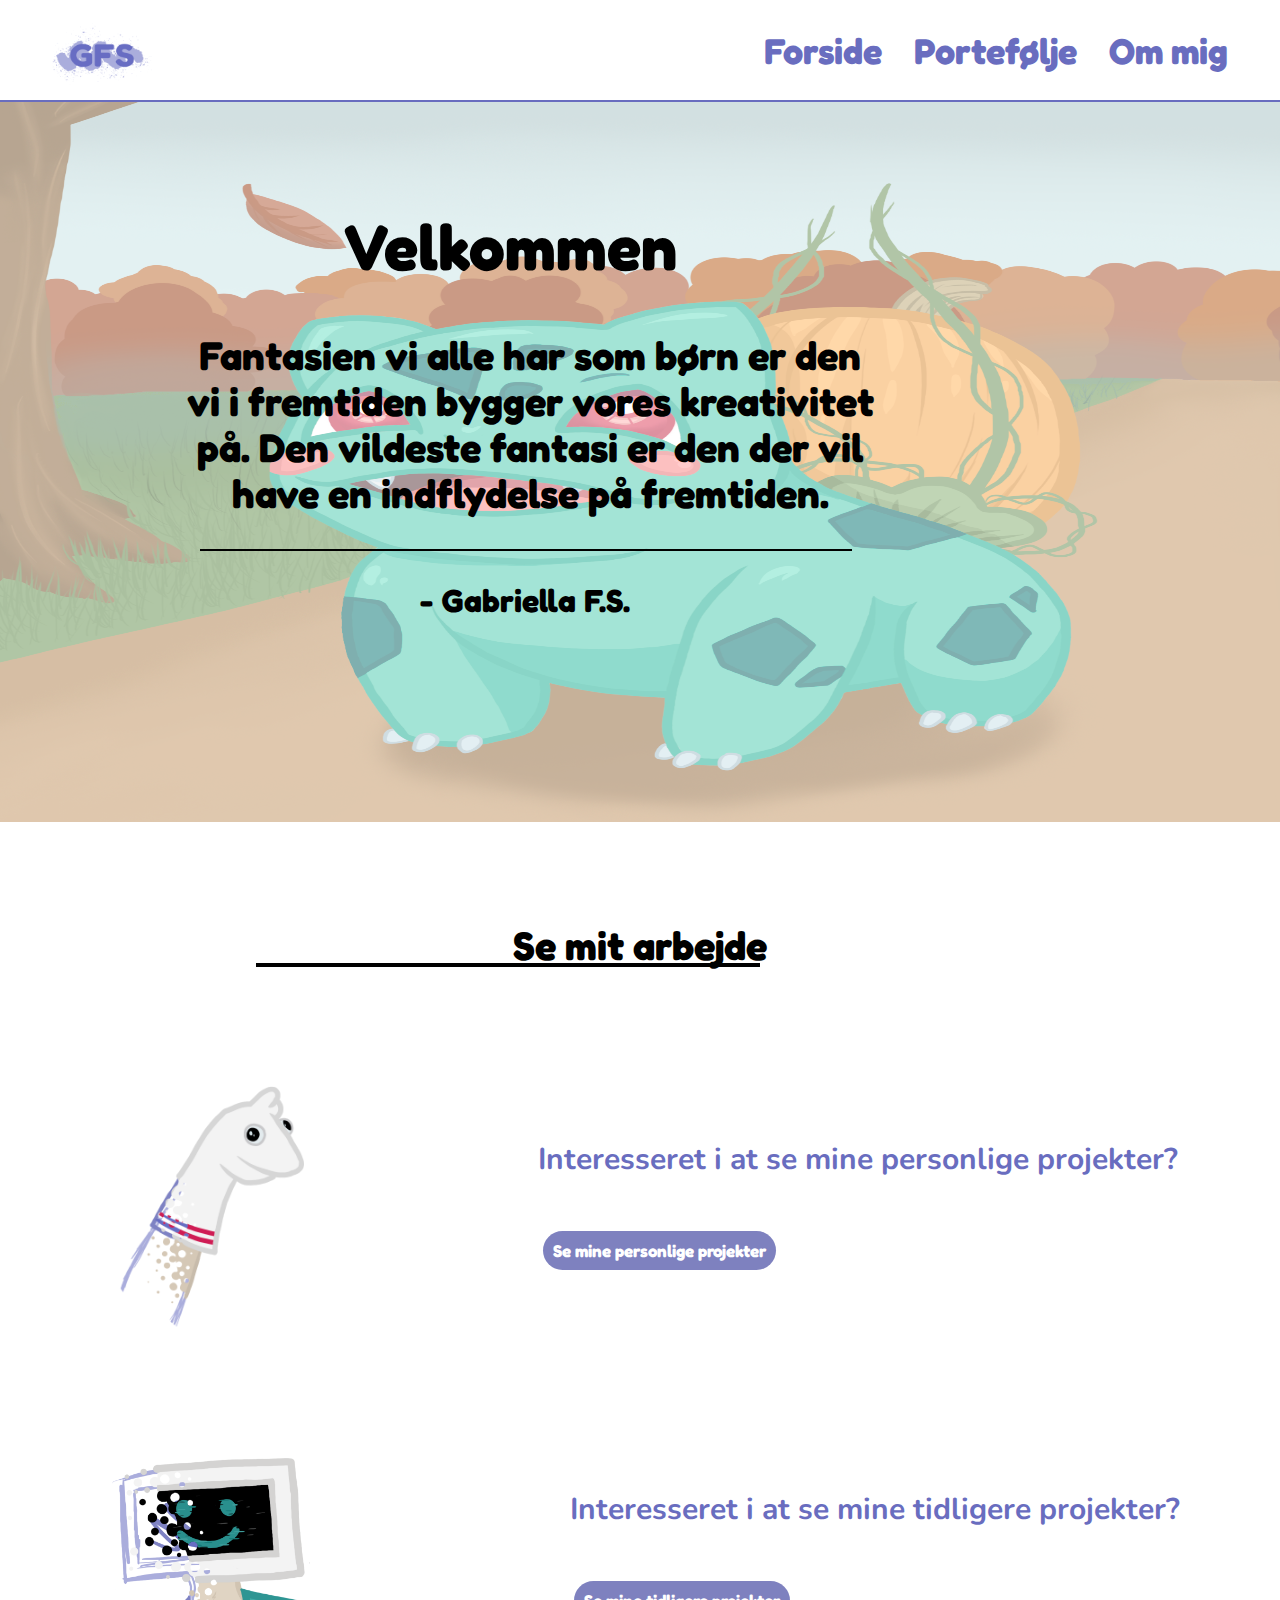
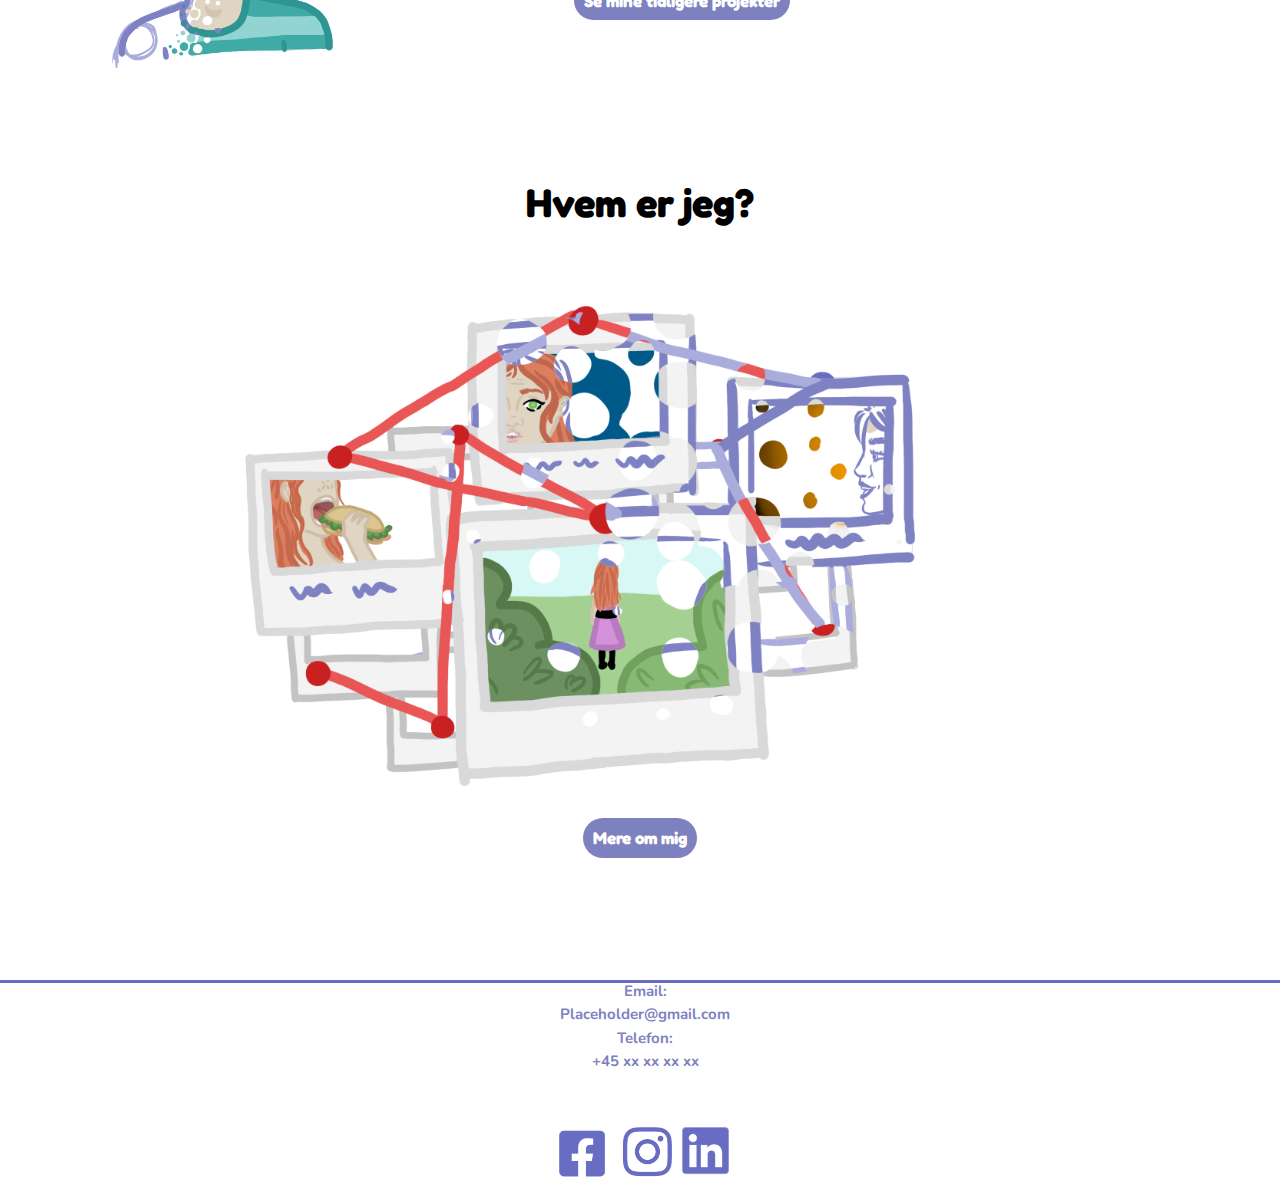
==== commit be4695e3: "last fix" ====
--- a/index.html
+++ b/index.html
@@ -84,7 +84,7 @@
     <!-- quote -->
 
     <div class="quote">
-        <img src="./img/bulb.png">
+        <img src="./img/bulb.png" alt="Bulba">
         <div class="quote-tekst">
             <h1>Velkommen</h1>
             <h2>Fantasien vi alle har som børn er den vi i fremtiden bygger vores kreativitet på. Den vildeste fantasi er den der vil have en indflydelse på fremtiden.</h2>
@@ -102,7 +102,7 @@
     <!-- Personlige projekter -->
 
     <section class="pp">
-        <img src="img/skitse dukke.png" alt="personlige projekter">
+        <img src="img/skitsedukke.png" alt="personlige projekter">
         <div>
             <p>Interesseret i at se mine personlige projekter?</p>
             <a href="portfolio-pp.html">
@@ -139,7 +139,7 @@
     <!-- footer -->
 
     <footer class="footer-f">
-        <img class="doodle" src="img/doodle.png">
+        <img class="doodle" src="img/doodle.png" alt="doodle">
         <div class="tekst-footer">
             <div>
                 <p>Email:</p>
--- a/style/style.css
+++ b/style/style.css
@@ -109,7 +109,7 @@
     right: 0;
     font-size: 24px;
     padding: 1.6rem;
-    color: var(grey);
+    color: grey;
 }
 
 /* footer */
@@ -162,7 +162,7 @@
 
 .fb{
     height: 7.5vh;
-    padding-bottom: 6xp; 
+    padding-bottom: 6px; 
 }
 
 .ig{
@@ -501,7 +501,7 @@
     background-image: url(/img/Rumraket.png);
     height: 200px;
     background-size: cover;
-    background-position: cover 60%;
+    background-position: center 60%;
     margin-bottom: 1rem;
     margin: 30px;
 }
@@ -542,7 +542,7 @@
     background-image: url(/img/dans.png);
     height: 200px;
     background-size: cover;
-    background-position: cover 60%;
+    background-position: center 60%;
     margin-bottom: 1rem;
     margin: 30px;
 }
@@ -553,7 +553,7 @@
     background-image: url(/img/dans\ 2.png);
     height: 200px;
     background-size: cover;
-    background-position: cover 60%;
+    background-position: center 60%;
     margin-bottom: 1rem;
     margin: 30px;
 }
@@ -564,7 +564,7 @@
     background-image: url(/img/bag\ rettet\ ekstra.png);
     height: 200px;
     background-size: cover;
-    background-position: cover 60%;
+    background-position: center 15%;
     margin-bottom: 1rem;
     margin: 30px;
 }
@@ -590,7 +590,7 @@
     background-image: url(/img/bag\ rettet.png);
     height: 200px;
     background-size: cover;
-    background-position: cover 60%;
+    background-position: center 19%;
     margin-bottom: 1rem;
     margin: 30px;
 }
@@ -604,7 +604,7 @@
     background-image: url(/img/bag\ rettet.png);
     height: 200px;
     background-size: cover;
-    background-position: cover 60%;
+    background-position: center 60%;
     margin-bottom: 1rem;
     margin: 30px;
 }
@@ -1019,8 +1019,31 @@
 
     /*footer forsiden*/
     
-    .footer-f img{
+    .footer-f .doodle{
         display: none;
+    }
+
+    .footer-f{
+        border-top: solid;
+        border-color: var(--db);
+    }
+
+    .tekst-footer{
+        display: unset;
+        z-index: unset;
+        position: unset;
+        top: unset;
+        margin-top: 0;
+    }
+
+    .footer-f p{
+        font-size: 15px;
+        text-align: center;
+    }
+
+    .sociale{
+        place-content: center;
+        margin-top: 0;
     }
 
    /* portefølje startside */
